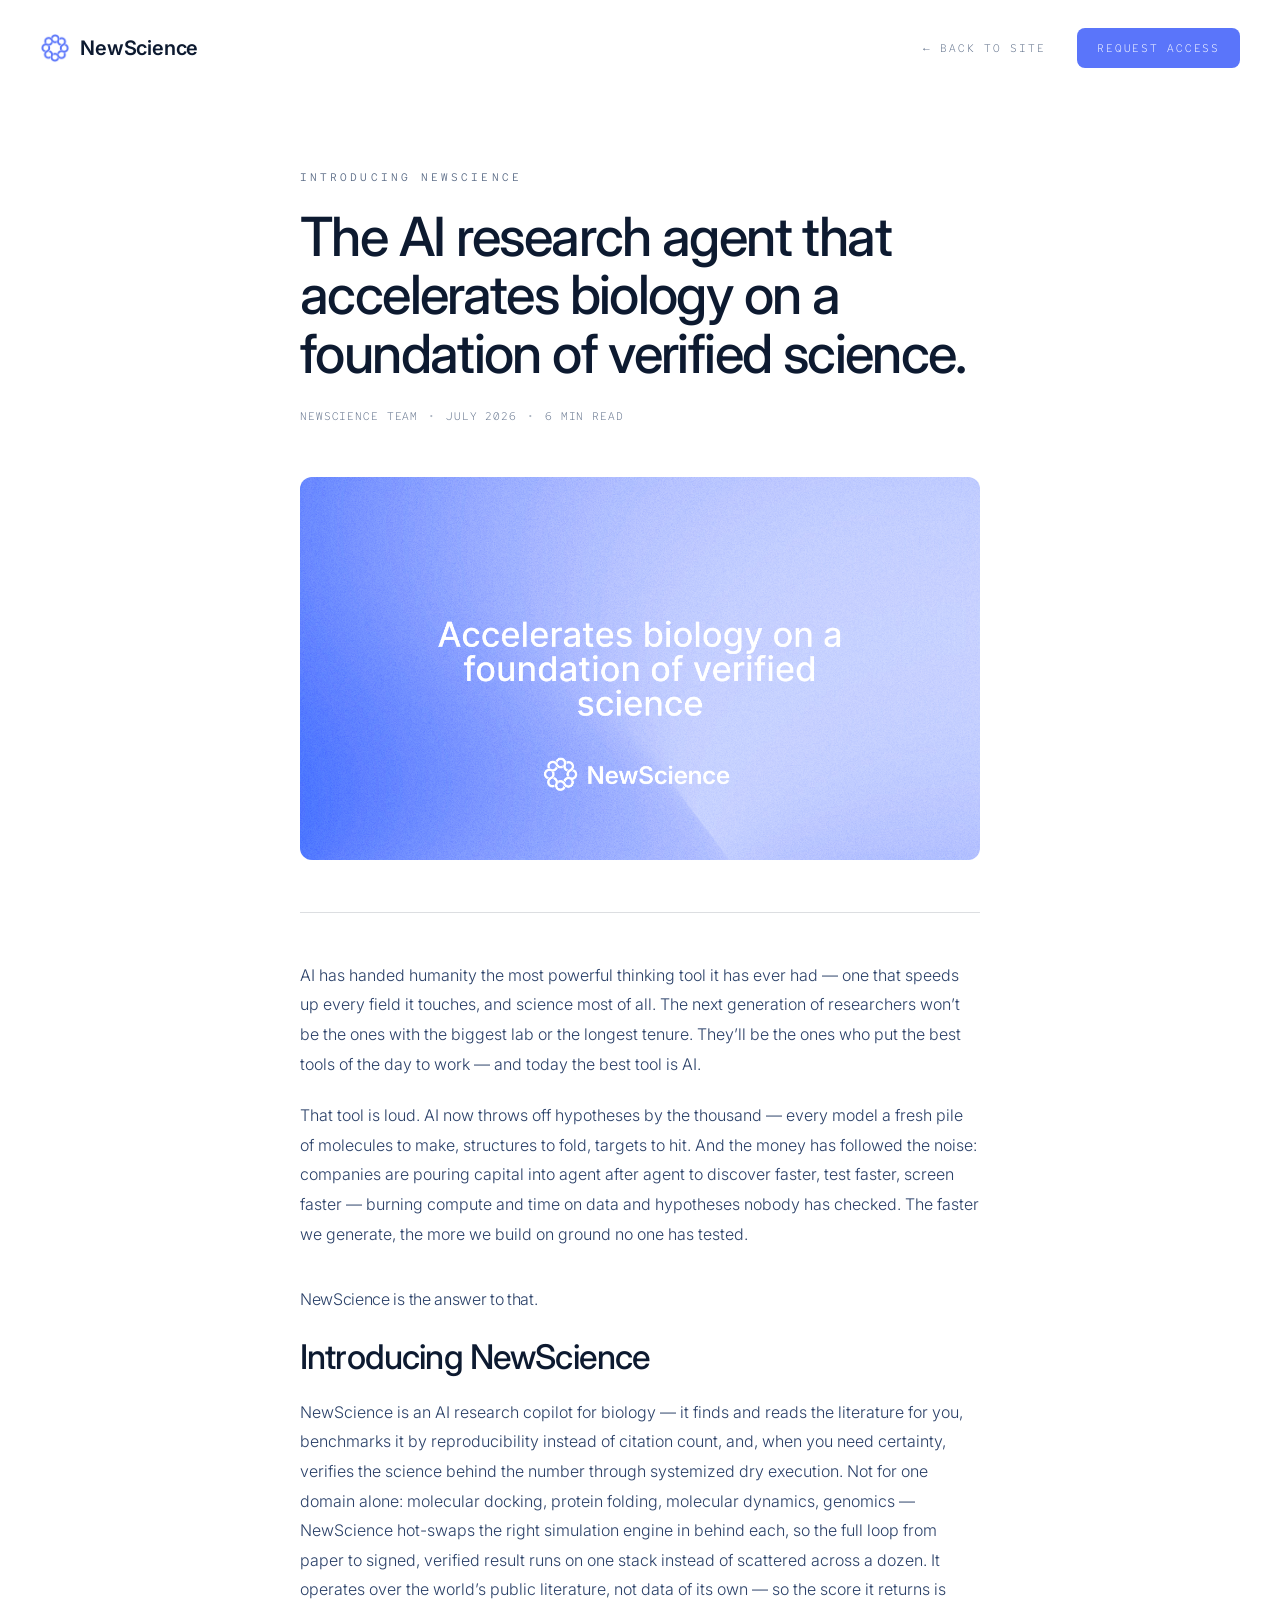
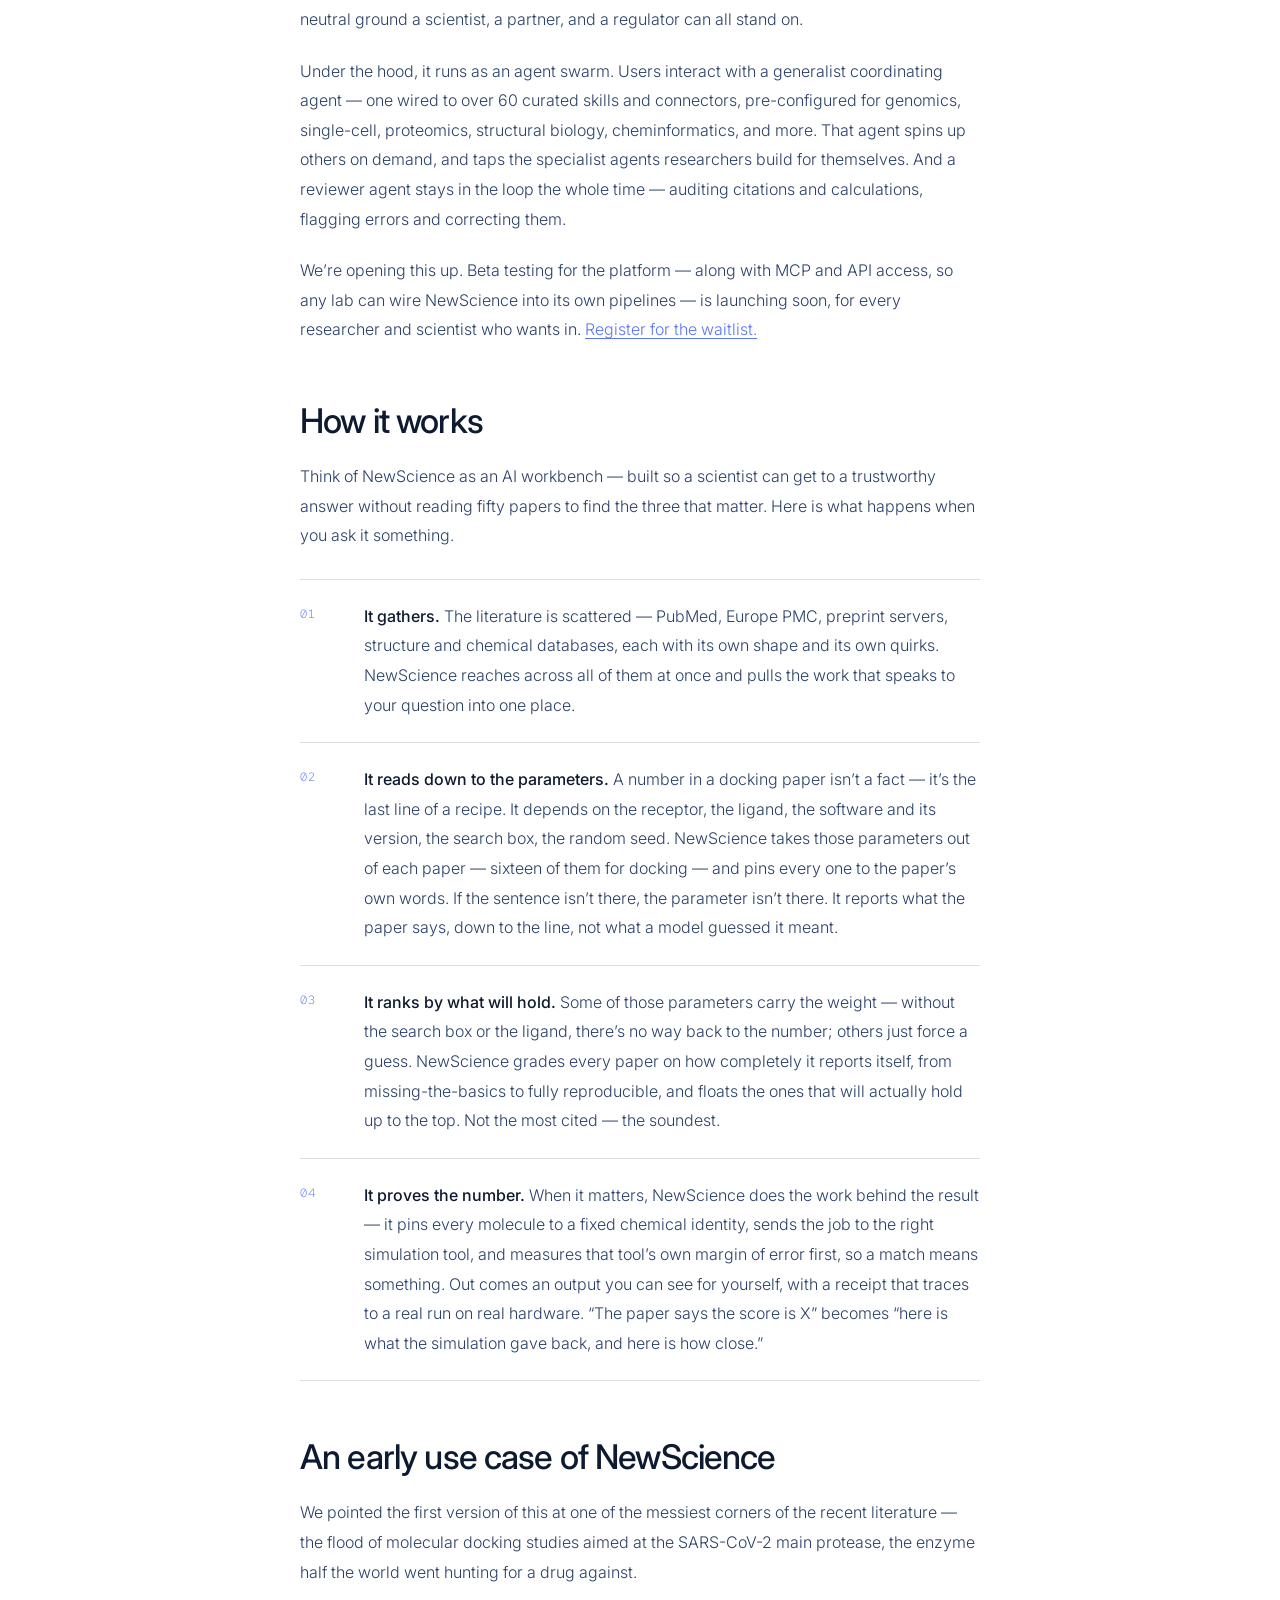
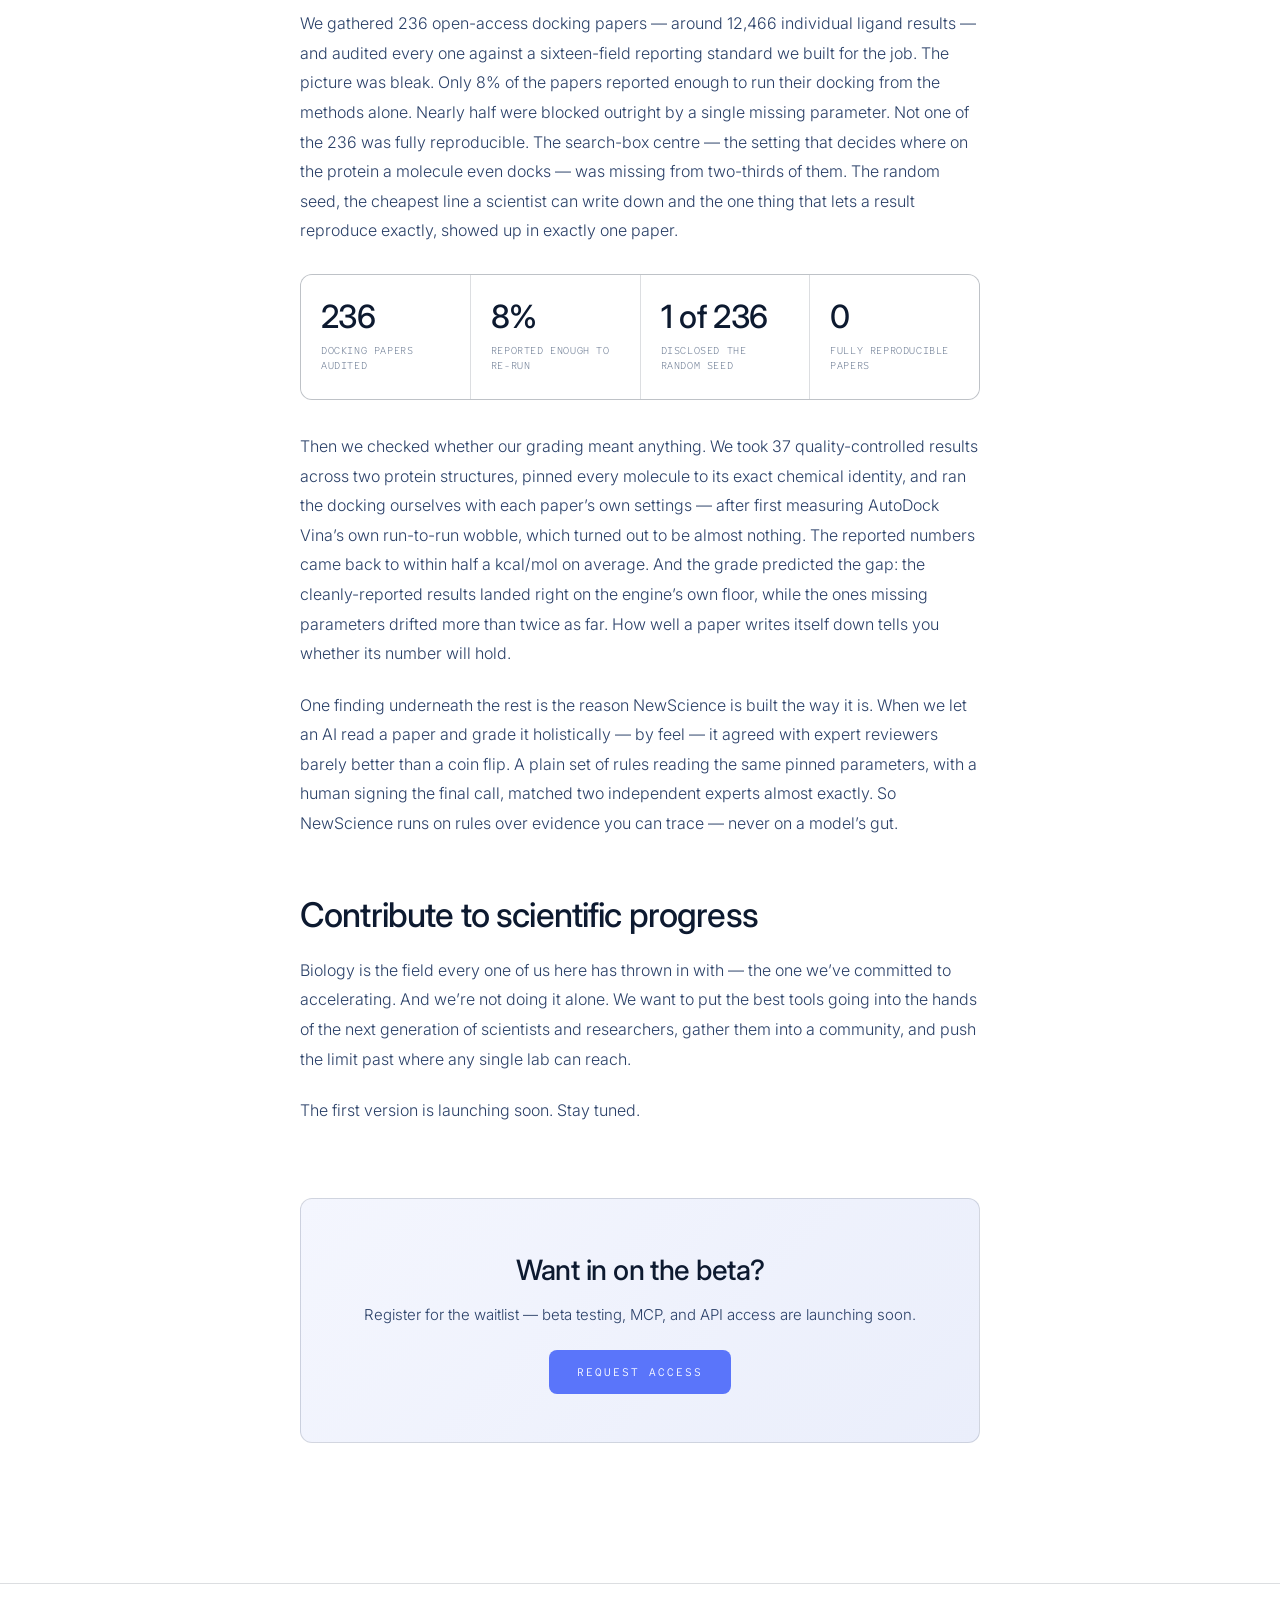
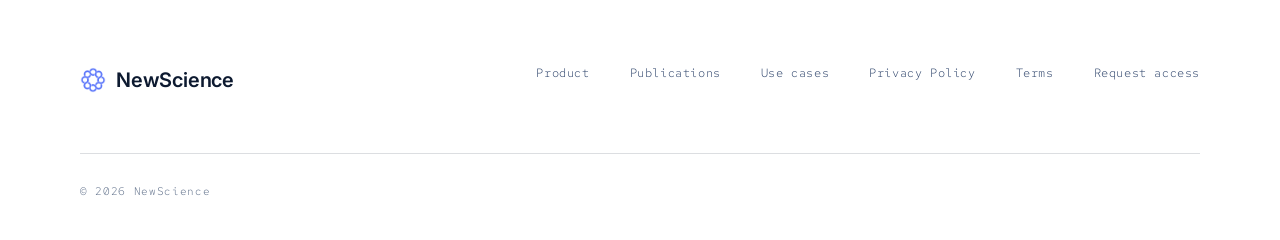
==== blog.html @ fa012e23 "Replace site with new NewScience redesign Swap the old iframe-based visuals for the new static pages" ====
<!DOCTYPE html>
<html lang="en">
<head>
<meta charset="UTF-8" />
<meta name="viewport" content="width=device-width, initial-scale=1.0" />
<title>Introducing NewScience — NewScience Blog</title>
<meta name="description" content="NewScience is an AI research copilot for biology — it finds and reads the literature for you, benchmarks it by reproducibility instead of citation count, and verifies the science behind the number." />
<link rel="preconnect" href="https://fonts.googleapis.com" />
<link rel="preconnect" href="https://fonts.gstatic.com" crossorigin />
<link href="https://fonts.googleapis.com/css2?family=Inter:wght@300;400;500;600&family=Red+Hat+Mono:wght@400;500&display=swap" rel="stylesheet" />
<style>
  *, *::before, *::after { box-sizing: border-box; margin: 0; padding: 0; }

  :root {
    --ink:        #0d1a30;
    --ink-soft:   #2a4068;
    --ink-muted:  #5a6b86;
    --paper:      #ffffff;
    --surface:    #ffffff;
    --surface-inv:#0d1a30;
    --line:       rgba(13,26,48,0.14);
    --cobalt:     #5a75fa;
    --cobalt-light:#a3b3ff;
    --cobalt-50:  #d9e1ff;
    --radius-sm:  8px;
    --radius-md:  12px;
    --display:'Inter', system-ui, sans-serif;
    --sans:   'Inter', system-ui, sans-serif;
    --mono:   'Red Hat Mono', ui-monospace, monospace;
  }

  html { scroll-behavior: smooth; }
  body {
    background: var(--paper); color: var(--ink);
    font-family: var(--sans); font-size: 16px; line-height: 1.65; font-weight: 300;
    -webkit-font-smoothing: antialiased;
  }
  em { font-style: normal; }
  a { color: inherit; }

  .label {
    font-family: var(--mono); font-size: 11px; font-weight: 400;
    letter-spacing: 0.28em; text-transform: uppercase; color: var(--ink-muted);
  }
  .wrap { max-width: 1200px; margin: 0 auto; padding: 0 40px; }

  /* NAV */
  .nav {
    position: fixed; top: 0; left: 0; right: 0; z-index: 30;
    display: flex; align-items: center; justify-content: space-between; padding: 28px 40px;
    transition: background 0.35s, box-shadow 0.35s, padding 0.35s;
  }
  .nav.scrolled {
    background: rgba(255,255,255,0.9); backdrop-filter: blur(16px);
    box-shadow: 0 1px 0 var(--line); padding-top: 18px; padding-bottom: 18px;
  }
  .wordmark {
    font-family: var(--display); font-weight: 600; font-size: 20px;
    letter-spacing: -0.01em; color: var(--ink); text-decoration: none;
    display: inline-flex; align-items: center; gap: 10px;
  }
  .brand-mark { height: 30px; width: auto; display: block; }
  .nav-right { display: flex; align-items: center; gap: 32px; }
  .nav-link {
    font-family: var(--mono); font-size: 11px; letter-spacing: 0.16em; text-transform: uppercase;
    color: var(--ink-muted); text-decoration: none; transition: color 0.2s;
  }
  .nav-link:hover { color: var(--ink); }
  .nav-link:focus-visible, .nav-cta:focus-visible { outline: 2px solid var(--cobalt); outline-offset: 4px; border-radius: 3px; }
  .nav-cta {
    font-family: var(--mono); font-size: 11px; letter-spacing: 0.16em; text-transform: uppercase;
    color: #fff; background: var(--cobalt); text-decoration: none; padding: 11px 20px; border-radius: var(--radius-sm);
    transition: opacity 0.2s;
  }
  .nav-cta:hover { opacity: 0.85; }
  @media (max-width: 820px) { .nav-links-hide { display: none; } }

  .btn-primary {
    font-family: var(--mono); font-size: 11px; letter-spacing: 0.18em; text-transform: uppercase;
    background: var(--cobalt); color: #fff; text-decoration: none; padding: 15px 28px; border-radius: var(--radius-sm); transition: opacity 0.2s; display: inline-block;
    border: none; cursor: pointer;
  }
  .btn-primary:hover { opacity: 0.86; }
  .btn-primary:focus-visible { outline: 2px solid var(--cobalt); outline-offset: 3px; }

  /* ARTICLE */
  .article { padding: 168px 0 40px; }
  .prose-wrap { max-width: 760px; margin: 0 auto; padding: 0 40px; }

  .art-head { margin-bottom: 52px; }
  .art-head .label { display: block; margin-bottom: 22px; }
  .art-head h1 {
    font-family: var(--display); font-weight: 500; font-size: clamp(32px, 5vw, 54px);
    line-height: 1.08; letter-spacing: -0.03em; margin-bottom: 24px;
  }
  .art-meta { display: flex; align-items: center; gap: 10px; flex-wrap: wrap;
    font-family: var(--mono); font-size: 11px; letter-spacing: 0.08em; text-transform: uppercase; color: var(--ink-muted); }
  .art-meta .art-dot { opacity: 0.5; }

  .art-cover {
    margin: 0 0 52px; border-radius: var(--radius-md); overflow: hidden;
    background: #f2f3f5; line-height: 0;
  }
  .art-cover img { width: 100%; height: auto; display: block; }

  .art-body { border-top: 1px solid var(--line); padding-top: 48px; }
  .art-body p { font-size: 16px; line-height: 1.85; color: var(--ink-soft); font-weight: 300; margin-bottom: 22px; max-width: 68ch; }
  .art-body p strong { color: var(--ink); font-weight: 500; }
  .art-body a { color: var(--cobalt); text-decoration: underline; text-underline-offset: 3px; }
  .art-body a:hover { opacity: 0.8; }
  .art-lede { font-size: 19px; line-height: 1.72; color: var(--ink-soft); font-weight: 300; }
  .art-pull {
    font-family: var(--display); font-weight: 500; font-size: clamp(22px, 2.6vw, 30px);
    letter-spacing: -0.02em; color: var(--cobalt); line-height: 1.3; margin: 36px 0;
  }
  .art-body h2 {
    font-family: var(--display); font-weight: 500; font-size: clamp(24px, 3vw, 34px);
    letter-spacing: -0.025em; color: var(--ink); margin: 56px 0 22px; line-height: 1.15;
  }
  .art-body h2:first-of-type { margin-top: 8px; }

  .art-steps { display: flex; flex-direction: column; margin: 28px 0 8px; border-top: 1px solid var(--line); }
  .art-step { display: grid; grid-template-columns: 44px 1fr; gap: 20px; padding: 22px 0; border-bottom: 1px solid var(--line); }
  .art-step .step-no { font-family: var(--mono); font-size: 12px; letter-spacing: 0.08em; color: var(--cobalt); padding-top: 3px; }
  .art-step p { margin-bottom: 0; }

  .art-stats { display: grid; grid-template-columns: repeat(4, 1fr); gap: 1px; background: var(--line);
    border: 1px solid var(--line); border-radius: var(--radius-md); overflow: hidden; margin: 28px 0 32px; }
  .art-stat { background: #fff; padding: 26px 20px; }
  .art-stat .as-fig { font-family: var(--display); font-weight: 500; font-size: clamp(24px, 2.6vw, 32px); letter-spacing: -0.02em; color: var(--ink); line-height: 1; }
  .art-stat .as-lab { font-family: var(--mono); font-size: 10px; letter-spacing: 0.06em; text-transform: uppercase; color: var(--ink-muted); margin-top: 10px; line-height: 1.5; }

  .art-cta {
    margin-top: 72px; padding: 48px 44px; border: 1px solid var(--line); border-radius: var(--radius-md);
    background: linear-gradient(135deg,#f4f6fe 0%, #eaeefb 100%); text-align: center;
  }
  .art-cta h3 { font-family: var(--display); font-weight: 500; font-size: clamp(22px, 2.6vw, 28px); letter-spacing: -0.02em; margin-bottom: 10px; }
  .art-cta p { color: var(--ink-soft); font-weight: 300; font-size: 15px; margin-bottom: 22px; }

  footer { background: var(--surface); color: var(--ink-muted); padding: 80px 0 40px; border-top: 1px solid var(--line); margin-top: 100px; }
  .foot-grid { display: flex; justify-content: space-between; align-items: flex-start; gap: 40px; flex-wrap: wrap; margin-bottom: 56px; }
  .foot-word { font-family: var(--display); font-weight: 600; font-size: 20px; letter-spacing: -0.01em; color: var(--ink); display: inline-flex; align-items: center; gap: 10px; }
  .foot-word img { height: 26px; width: auto; }
  .foot-links { display: flex; gap: 40px; flex-wrap: wrap; align-items: center; }
  .foot-links a { font-family: var(--mono); font-size: 12px; letter-spacing: 0.05em; color: var(--ink-soft); text-decoration: none; transition: color 0.2s; }
  .foot-links a:hover { color: var(--ink); }
  .foot-links a:focus-visible { outline: 2px solid var(--cobalt); outline-offset: 4px; border-radius: 3px; }
  .foot-bottom { border-top: 1px solid var(--line); padding-top: 28px; display: flex; justify-content: space-between; flex-wrap: wrap; gap: 12px; }
  .foot-bottom span { font-family: var(--mono); font-size: 11px; letter-spacing: 0.06em; color: var(--ink-muted); }

  /* JOIN MODAL */
  .modal { position: fixed; inset: 0; z-index: 100; display: none; }
  .modal.open { display: block; }
  .modal-overlay { position: absolute; inset: 0; background: rgba(13,26,48,0.55); backdrop-filter: blur(4px); }
  .modal-card { position: relative; z-index: 1; width: min(560px, calc(100% - 32px)); max-height: calc(100vh - 64px);
    overflow-y: auto; margin: 32px auto; background: var(--surface); border: 1px solid var(--line); border-radius: var(--radius-md);
    padding: 40px; box-shadow: 0 40px 90px -30px rgba(13,26,48,0.55); }
  .modal-close { position: absolute; top: 18px; right: 20px; background: none; border: none; cursor: pointer;
    font-family: var(--mono); font-size: 11px; letter-spacing: 0.14em; text-transform: uppercase; color: var(--ink-muted); transition: color 0.2s; }
  .modal-close:hover { color: var(--ink); }
  .modal-close:focus-visible { outline: 2px solid var(--cobalt); outline-offset: 3px; }
  .modal-card h2 { font-family: var(--display); font-weight: 500; font-size: clamp(26px, 3vw, 34px);
    letter-spacing: -0.02em; line-height: 1.1; margin-bottom: 10px; max-width: 18ch; }
  .modal-sub { color: var(--ink-soft); font-weight: 300; font-size: 15px; line-height: 1.6; margin-bottom: 28px; }
  .modal-form { display: flex; flex-direction: column; gap: 18px; }
  .field { display: block; }
  .field > span { display: block; font-family: var(--mono); font-size: 11px; letter-spacing: 0.1em;
    text-transform: uppercase; color: var(--ink-muted); margin-bottom: 8px; }
  .modal-form input, .modal-form textarea { font-family: var(--sans); font-size: 15px; font-weight: 300; color: var(--ink);
    background: #fff; border: 1px solid var(--line); border-radius: var(--radius-sm); padding: 12px 14px; width: 100%;
    transition: border-color 0.2s, box-shadow 0.2s; }
  .modal-form textarea { resize: vertical; min-height: 96px; line-height: 1.6; }
  .modal-form input::placeholder, .modal-form textarea::placeholder { color: var(--ink-muted); opacity: 0.7; }
  .modal-form input:focus, .modal-form textarea:focus { outline: none; border-color: var(--cobalt); box-shadow: 0 0 0 3px rgba(90,117,250,0.12); }
  .modal-submit { align-self: flex-start; margin-top: 4px; }
  .modal-success { text-align: center; padding: 8px 0 4px; }
  .modal-success h3 { font-family: var(--display); font-weight: 500; font-size: 24px; letter-spacing: -0.02em; margin-bottom: 10px; }
  .modal-success p { color: var(--ink-soft); font-weight: 300; font-size: 15px; line-height: 1.6; }
  @media (max-width: 760px) { .modal-card { padding: 30px 20px; margin: 16px auto; } }

  .reveal { transition: opacity 0.9s ease, transform 0.9s ease; }
  .js-animations .reveal { opacity: 0; transform: translateY(20px); }
  .js-animations .reveal.in { opacity: 1; transform: none; }
  @media (prefers-reduced-motion: reduce) { .js-animations .reveal { opacity: 1 !important; transform: none !important; transition: none; } }

  @media (max-width: 760px) {
    .wrap { padding: 0 24px; }
    .nav { padding: 20px 24px; }
    .nav-right { gap: 16px; }
    .nav-cta { padding: 10px 16px; }
    .brand-mark { height: 26px; }
    .wordmark { font-size: 18px; gap: 8px; }
    .article { padding-top: 128px; }
    .prose-wrap { padding: 0 24px; }
    .art-stats { grid-template-columns: repeat(2, 1fr); }
    .art-step { grid-template-columns: 30px 1fr; gap: 14px; }
    .art-cta { padding: 36px 24px; }
  }
</style>
<script>document.documentElement.classList.add('js-animations');</script>
</head>
<body>

<nav class="nav">
  <a class="wordmark" href="index.html"><img class="brand-mark" src="ns-mark.png" alt="" /> NewScience</a>
  <div class="nav-right">
    <a class="nav-link nav-links-hide" href="index.html">&larr; Back to site</a>
    <a class="nav-cta" href="#" data-open-join>Request access</a>
  </div>
</nav>

<main class="article" id="top">
  <div class="prose-wrap">

    <div class="art-head reveal">
      <span class="label">Introducing NewScience</span>
      <h1>The AI research agent that accelerates biology on a foundation of verified science.</h1>
      <div class="art-meta">
        <span>NewScience Team</span><span class="art-dot">&bull;</span><span>July 2026</span><span class="art-dot">&bull;</span><span>6 min read</span>
      </div>
    </div>

    <div class="art-cover reveal">
      <img src="Introduce-NewScience.png" alt="Introducing NewScience" />
    </div>

    <article class="art-body reveal">
      <p class="art-lede">AI has handed humanity the most powerful thinking tool it has ever had — one that speeds up every field it touches, and science most of all. The next generation of researchers won&rsquo;t be the ones with the biggest lab or the longest tenure. They&rsquo;ll be the ones who put the best tools of the day to work — and today the best tool is AI.</p>

      <p>That tool is loud. AI now throws off hypotheses by the thousand — every model a fresh pile of molecules to make, structures to fold, targets to hit. And the money has followed the noise: companies are pouring capital into agent after agent to discover faster, test faster, screen faster — burning compute and time on data and hypotheses nobody has checked. The faster we generate, the more we build on ground no one has tested.</p>

      <p class="art-pull">NewScience is the answer to that.</p>

      <h2>Introducing NewScience</h2>
      <p>NewScience is an AI research copilot for biology — it finds and reads the literature for you, benchmarks it by reproducibility instead of citation count, and, when you need certainty, verifies the science behind the number through systemized dry execution. Not for one domain alone: molecular docking, protein folding, molecular dynamics, genomics — NewScience hot-swaps the right simulation engine in behind each, so the full loop from paper to signed, verified result runs on one stack instead of scattered across a dozen. It operates over the world&rsquo;s public literature, not data of its own — so the score it returns is neutral ground a scientist, a partner, and a regulator can all stand on.</p>

      <p>Under the hood, it runs as an agent swarm. Users interact with a generalist coordinating agent — one wired to over 60 curated skills and connectors, pre-configured for genomics, single-cell, proteomics, structural biology, cheminformatics, and more. That agent spins up others on demand, and taps the specialist agents researchers build for themselves. And a reviewer agent stays in the loop the whole time — auditing citations and calculations, flagging errors and correcting them.</p>

      <p>We&rsquo;re opening this up. Beta testing for the platform — along with MCP and API access, so any lab can wire NewScience into its own pipelines — is launching soon, for every researcher and scientist who wants in. <a href="#" data-open-join>Register for the waitlist.</a></p>

      <h2>How it works</h2>
      <p>Think of NewScience as an AI workbench — built so a scientist can get to a trustworthy answer without reading fifty papers to find the three that matter. Here is what happens when you ask it something.</p>

      <div class="art-steps">
        <div class="art-step">
          <div class="step-no">01</div>
          <p><strong>It gathers.</strong> The literature is scattered — PubMed, Europe PMC, preprint servers, structure and chemical databases, each with its own shape and its own quirks. NewScience reaches across all of them at once and pulls the work that speaks to your question into one place.</p>
        </div>
        <div class="art-step">
          <div class="step-no">02</div>
          <p><strong>It reads down to the parameters.</strong> A number in a docking paper isn&rsquo;t a fact — it&rsquo;s the last line of a recipe. It depends on the receptor, the ligand, the software and its version, the search box, the random seed. NewScience takes those parameters out of each paper — sixteen of them for docking — and pins every one to the paper&rsquo;s own words. If the sentence isn&rsquo;t there, the parameter isn&rsquo;t there. It reports what the paper says, down to the line, not what a model guessed it meant.</p>
        </div>
        <div class="art-step">
          <div class="step-no">03</div>
          <p><strong>It ranks by what will hold.</strong> Some of those parameters carry the weight — without the search box or the ligand, there&rsquo;s no way back to the number; others just force a guess. NewScience grades every paper on how completely it reports itself, from missing-the-basics to fully reproducible, and floats the ones that will actually hold up to the top. Not the most cited — the soundest.</p>
        </div>
        <div class="art-step">
          <div class="step-no">04</div>
          <p><strong>It proves the number.</strong> When it matters, NewScience does the work behind the result — it pins every molecule to a fixed chemical identity, sends the job to the right simulation tool, and measures that tool&rsquo;s own margin of error first, so a match means something. Out comes an output you can see for yourself, with a receipt that traces to a real run on real hardware. &ldquo;The paper says the score is X&rdquo; becomes &ldquo;here is what the simulation gave back, and here is how close.&rdquo;</p>
        </div>
      </div>

      <h2>An early use case of NewScience</h2>
      <p>We pointed the first version of this at one of the messiest corners of the recent literature — the flood of molecular docking studies aimed at the SARS-CoV-2 main protease, the enzyme half the world went hunting for a drug against.</p>

      <p>We gathered 236 open-access docking papers — around 12,466 individual ligand results — and audited every one against a sixteen-field reporting standard we built for the job. The picture was bleak. Only 8% of the papers reported enough to run their docking from the methods alone. Nearly half were blocked outright by a single missing parameter. Not one of the 236 was fully reproducible. The search-box centre — the setting that decides where on the protein a molecule even docks — was missing from two-thirds of them. The random seed, the cheapest line a scientist can write down and the one thing that lets a result reproduce exactly, showed up in exactly one paper.</p>

      <div class="art-stats">
        <div class="art-stat"><div class="as-fig">236</div><div class="as-lab">Docking papers audited</div></div>
        <div class="art-stat"><div class="as-fig">8%</div><div class="as-lab">Reported enough to re-run</div></div>
        <div class="art-stat"><div class="as-fig">1&nbsp;of&nbsp;236</div><div class="as-lab">Disclosed the random seed</div></div>
        <div class="art-stat"><div class="as-fig">0</div><div class="as-lab">Fully reproducible papers</div></div>
      </div>

      <p>Then we checked whether our grading meant anything. We took 37 quality-controlled results across two protein structures, pinned every molecule to its exact chemical identity, and ran the docking ourselves with each paper&rsquo;s own settings — after first measuring AutoDock Vina&rsquo;s own run-to-run wobble, which turned out to be almost nothing. The reported numbers came back to within half a kcal/mol on average. And the grade predicted the gap: the cleanly-reported results landed right on the engine&rsquo;s own floor, while the ones missing parameters drifted more than twice as far. How well a paper writes itself down tells you whether its number will hold.</p>

      <p>One finding underneath the rest is the reason NewScience is built the way it is. When we let an AI read a paper and grade it holistically — by feel — it agreed with expert reviewers barely better than a coin flip. A plain set of rules reading the same pinned parameters, with a human signing the final call, matched two independent experts almost exactly. So NewScience runs on rules over evidence you can trace — never on a model&rsquo;s gut.</p>

      <h2>Contribute to scientific progress</h2>
      <p>Biology is the field every one of us here has thrown in with — the one we&rsquo;ve committed to accelerating. And we&rsquo;re not doing it alone. We want to put the best tools going into the hands of the next generation of scientists and researchers, gather them into a community, and push the limit past where any single lab can reach.</p>

      <p>The first version is launching soon. Stay tuned.</p>
    </article>

    <div class="art-cta reveal">
      <h3>Want in on the beta?</h3>
      <p>Register for the waitlist — beta testing, MCP, and API access are launching soon.</p>
      <button type="button" class="btn-primary" data-open-join>Request access</button>
    </div>

  </div>
</main>

<footer>
  <div class="wrap">
    <div class="foot-grid">
      <div class="foot-word"><img src="ns-mark.png" alt="" /> NewScience</div>
      <div class="foot-links">
        <a href="index.html#product">Product</a>
        <a href="index.html#proof">Publications</a>
        <a href="use-cases.html">Use cases</a>
        <a href="privacy-policy.html">Privacy Policy</a>
        <a href="terms.html">Terms</a>
        <a href="#" data-open-join>Request access</a>
      </div>
    </div>
    <div class="foot-bottom">
      <span>© 2026 NewScience</span>
    </div>
  </div>
</footer>

<div class="modal" id="joinModal" aria-hidden="true">
  <div class="modal-overlay" data-close></div>
  <div class="modal-card" role="dialog" aria-modal="true" aria-labelledby="joinTitle">
    <button class="modal-close" type="button" data-close aria-label="Close">Close</button>
    <h2 id="joinTitle">Request access</h2>
    <p class="modal-sub">Tell us where you work and what you&rsquo;d want to verify. We&rsquo;re onboarding computational biologists and the teams who carry decision risk on published claims.</p>
    <form class="modal-form" id="joinForm" novalidate>
      <label class="field"><span>Full name *</span><input type="text" name="name" autocomplete="name" required /></label>
      <label class="field"><span>Email address *</span><input type="email" name="email" autocomplete="email" required /></label>
      <label class="field"><span>Institution / company *</span><input type="text" name="institution" autocomplete="organization" required /></label>
      <label class="field"><span>Role / title *</span><input type="text" name="title" autocomplete="organization-title" required /></label>
      <label class="field"><span>What would you want to verify? *</span><textarea name="contribute" rows="4" placeholder="The methods, structures, or claims you'd want re-run — and how you'd like to get involved." required></textarea></label>
      <button type="submit" class="btn-primary modal-submit">Request access</button>
    </form>
    <div class="modal-success" id="joinSuccess" hidden>
      <h3>Thanks — we&rsquo;ve noted your details.</h3>
      <p>We&rsquo;ll be in touch about getting you access and what you&rsquo;d like to verify.</p>
    </div>
  </div>
</div>

<script>
  const nav = document.querySelector('.nav');
  window.addEventListener('scroll', () => {
    nav.classList.toggle('scrolled', window.scrollY > 60);
  }, { passive: true });

  const io = new IntersectionObserver((es) => {
    es.forEach(e => { if (e.isIntersecting) { e.target.classList.add('in'); io.unobserve(e.target); } });
  }, { threshold: 0.12 });
  document.querySelectorAll('.reveal').forEach((el, i) => { el.style.transitionDelay = (i % 4) * 80 + 'ms'; io.observe(el); });

  // Request-access modal
  (function () {
    const modal = document.getElementById('joinModal');
    if (!modal) return;
    const form = document.getElementById('joinForm');
    const success = document.getElementById('joinSuccess');
    let lastFocus = null;

    function open() {
      lastFocus = document.activeElement;
      modal.classList.add('open');
      modal.setAttribute('aria-hidden', 'false');
      document.body.style.overflow = 'hidden';
      const first = modal.querySelector('input, textarea');
      if (first) setTimeout(() => first.focus(), 30);
    }
    function close() {
      modal.classList.remove('open');
      modal.setAttribute('aria-hidden', 'true');
      document.body.style.overflow = '';
      if (lastFocus && lastFocus.focus) lastFocus.focus();
    }

    document.querySelectorAll('[data-open-join]').forEach((el) => {
      el.addEventListener('click', (e) => { e.preventDefault(); open(); });
    });
    modal.querySelectorAll('[data-close]').forEach((el) => el.addEventListener('click', close));
    document.addEventListener('keydown', (e) => {
      if (e.key === 'Escape' && modal.classList.contains('open')) close();
    });
    modal.addEventListener('keydown', (e) => {
      if (e.key !== 'Tab') return;
      const f = Array.from(modal.querySelectorAll('button, input, textarea, select, a[href]'))
        .filter((el) => !el.disabled && el.offsetParent !== null);
      if (!f.length) return;
      const first = f[0], last = f[f.length - 1];
      if (e.shiftKey && document.activeElement === first) { e.preventDefault(); last.focus(); }
      else if (!e.shiftKey && document.activeElement === last) { e.preventDefault(); first.focus(); }
    });

    form.addEventListener('submit', (e) => {
      e.preventDefault();
      if (!form.checkValidity()) { form.reportValidity(); return; }
      form.hidden = true;
      success.hidden = false;
    });
  })();
</script>
</body>
</html>
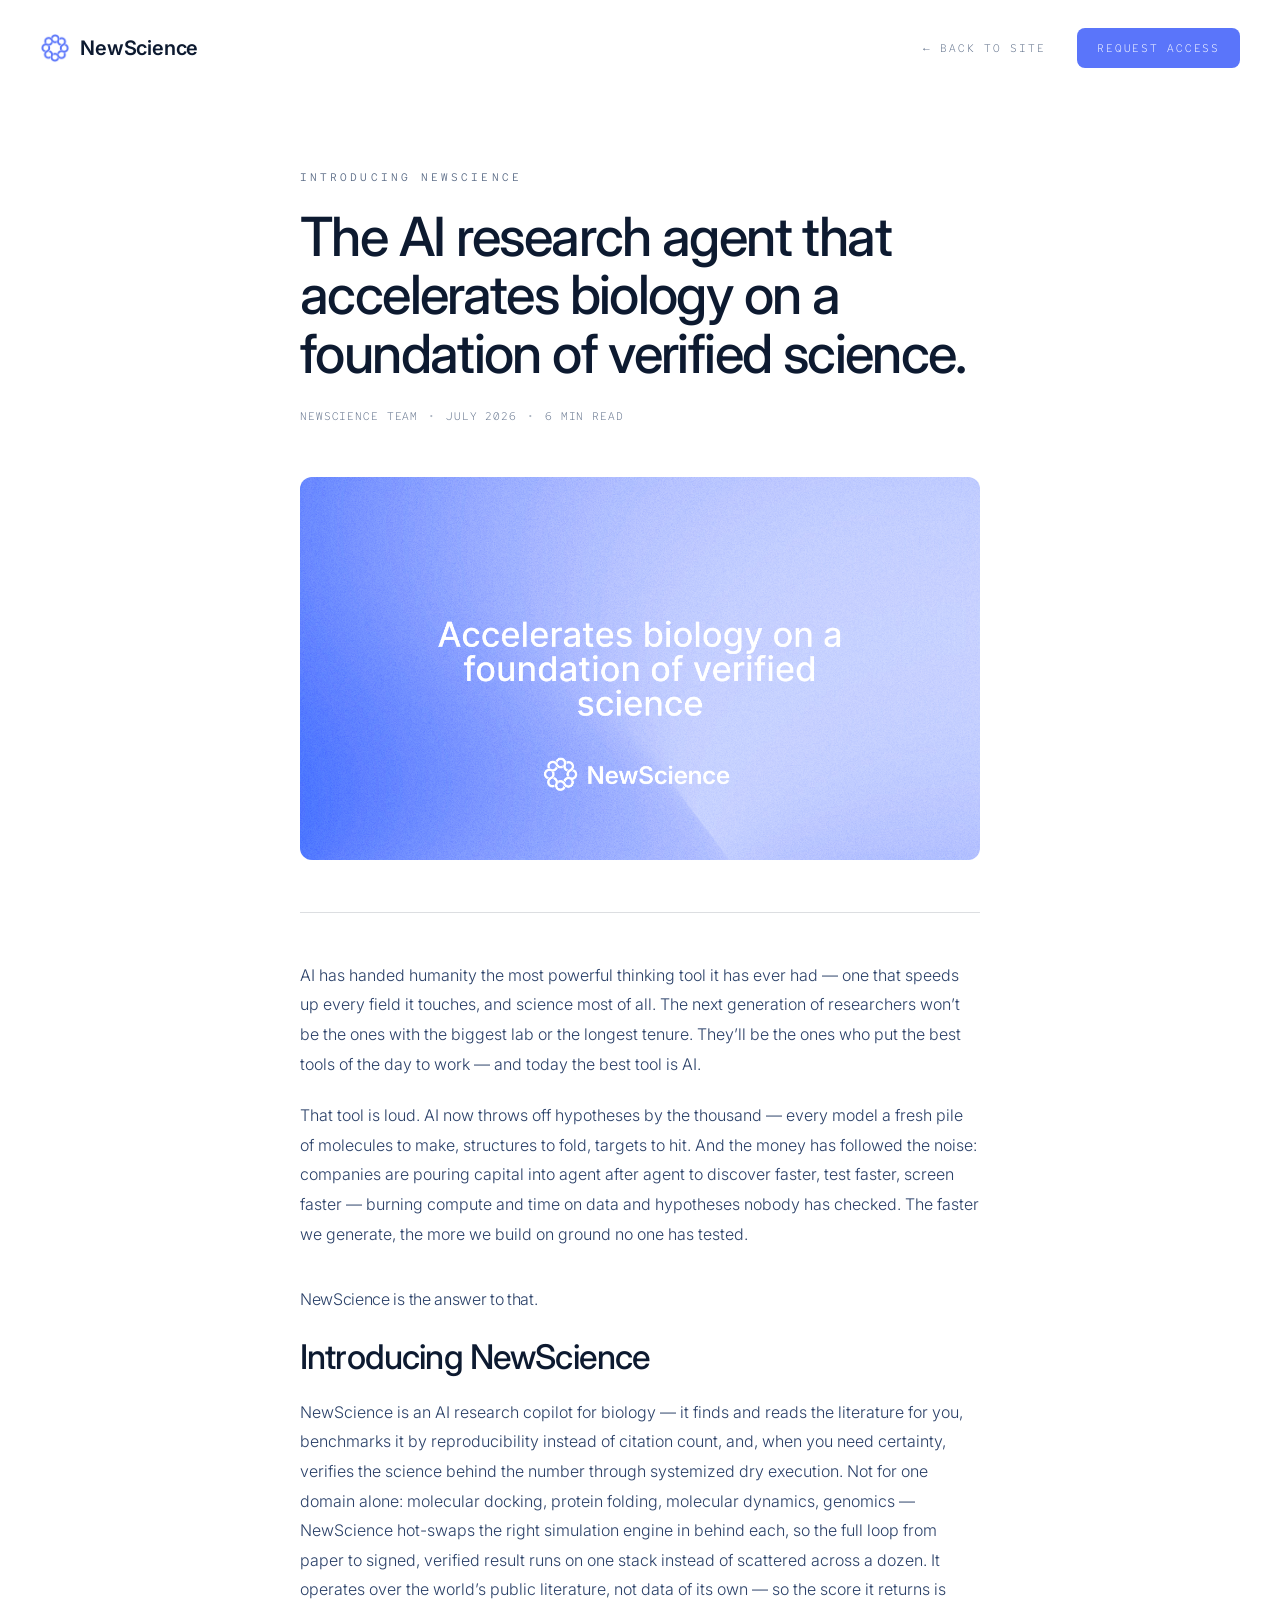
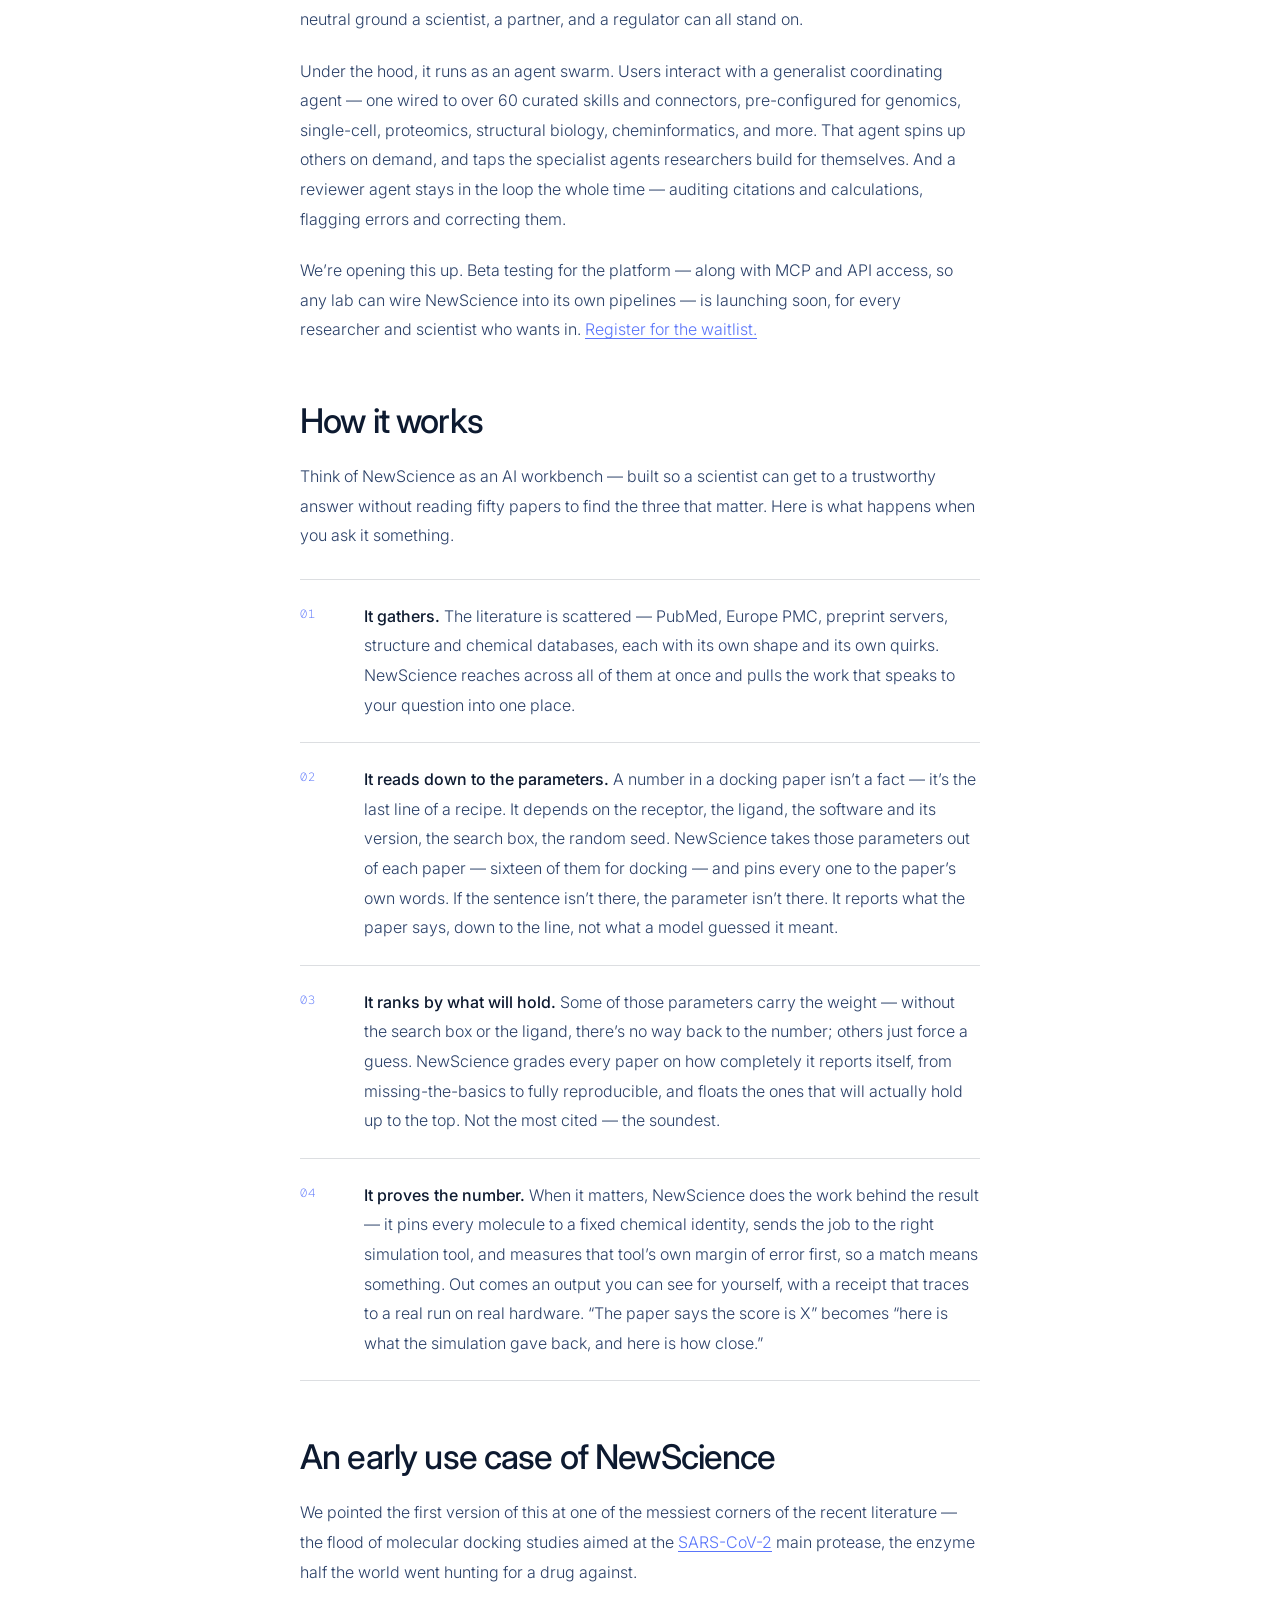
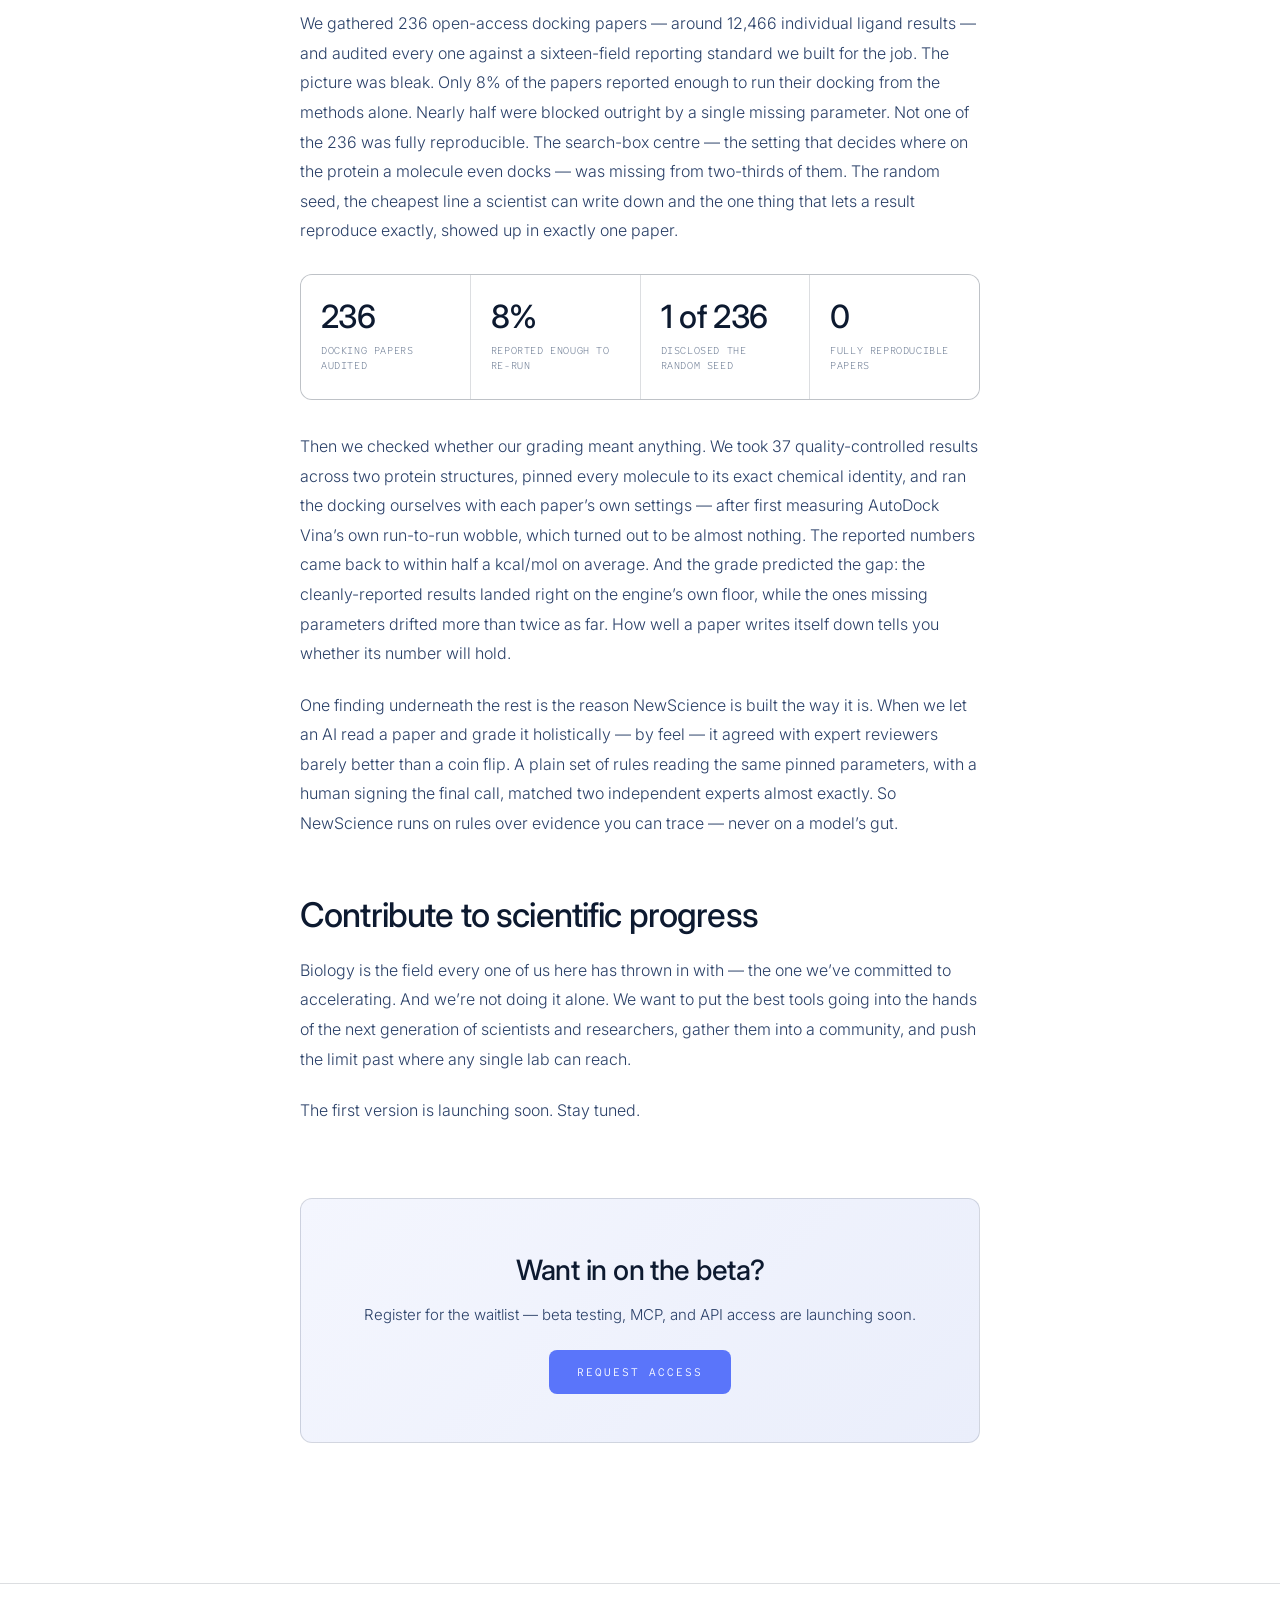
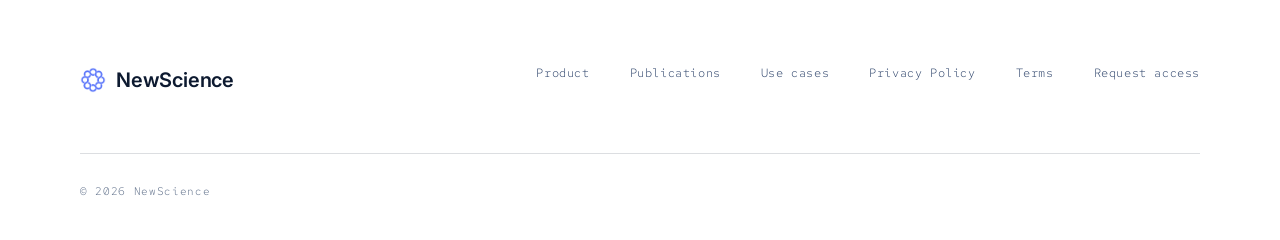
==== commit 3e997d24: "upadate UI" ====
--- a/blog.html
+++ b/blog.html
@@ -8,106 +8,17 @@
 <link rel="preconnect" href="https://fonts.googleapis.com" />
 <link rel="preconnect" href="https://fonts.gstatic.com" crossorigin />
 <link href="https://fonts.googleapis.com/css2?family=Inter:wght@300;400;500;600&family=Red+Hat+Mono:wght@400;500&display=swap" rel="stylesheet" />
+<link rel="stylesheet" href="shared.css" />
 <style>
-  *, *::before, *::after { box-sizing: border-box; margin: 0; padding: 0; }
-
-  :root {
-    --ink:        #0d1a30;
-    --ink-soft:   #2a4068;
-    --ink-muted:  #5a6b86;
-    --paper:      #ffffff;
-    --surface:    #ffffff;
-    --surface-inv:#0d1a30;
-    --line:       rgba(13,26,48,0.14);
-    --cobalt:     #5a75fa;
-    --cobalt-light:#a3b3ff;
-    --cobalt-50:  #d9e1ff;
-    --radius-sm:  8px;
-    --radius-md:  12px;
-    --display:'Inter', system-ui, sans-serif;
-    --sans:   'Inter', system-ui, sans-serif;
-    --mono:   'Red Hat Mono', ui-monospace, monospace;
-  }
-
-  html { scroll-behavior: smooth; }
-  body {
-    background: var(--paper); color: var(--ink);
-    font-family: var(--sans); font-size: 16px; line-height: 1.65; font-weight: 300;
-    -webkit-font-smoothing: antialiased;
-  }
-  em { font-style: normal; }
-  a { color: inherit; }
-
-  .label {
-    font-family: var(--mono); font-size: 11px; font-weight: 400;
-    letter-spacing: 0.28em; text-transform: uppercase; color: var(--ink-muted);
-  }
-  .wrap { max-width: 1200px; margin: 0 auto; padding: 0 40px; }
-
-  /* NAV */
-  .nav {
-    position: fixed; top: 0; left: 0; right: 0; z-index: 30;
-    display: flex; align-items: center; justify-content: space-between; padding: 28px 40px;
-    transition: background 0.35s, box-shadow 0.35s, padding 0.35s;
-  }
-  .nav.scrolled {
-    background: rgba(255,255,255,0.9); backdrop-filter: blur(16px);
-    box-shadow: 0 1px 0 var(--line); padding-top: 18px; padding-bottom: 18px;
-  }
-  .wordmark {
-    font-family: var(--display); font-weight: 600; font-size: 20px;
-    letter-spacing: -0.01em; color: var(--ink); text-decoration: none;
-    display: inline-flex; align-items: center; gap: 10px;
-  }
-  .brand-mark { height: 30px; width: auto; display: block; }
-  .nav-right { display: flex; align-items: center; gap: 32px; }
-  .nav-link {
-    font-family: var(--mono); font-size: 11px; letter-spacing: 0.16em; text-transform: uppercase;
-    color: var(--ink-muted); text-decoration: none; transition: color 0.2s;
-  }
-  .nav-link:hover { color: var(--ink); }
-  .nav-link:focus-visible, .nav-cta:focus-visible { outline: 2px solid var(--cobalt); outline-offset: 4px; border-radius: 3px; }
-  .nav-cta {
-    font-family: var(--mono); font-size: 11px; letter-spacing: 0.16em; text-transform: uppercase;
-    color: #fff; background: var(--cobalt); text-decoration: none; padding: 11px 20px; border-radius: var(--radius-sm);
-    transition: opacity 0.2s;
-  }
-  .nav-cta:hover { opacity: 0.85; }
-  @media (max-width: 820px) { .nav-links-hide { display: none; } }
-
-  .btn-primary {
-    font-family: var(--mono); font-size: 11px; letter-spacing: 0.18em; text-transform: uppercase;
-    background: var(--cobalt); color: #fff; text-decoration: none; padding: 15px 28px; border-radius: var(--radius-sm); transition: opacity 0.2s; display: inline-block;
-    border: none; cursor: pointer;
-  }
-  .btn-primary:hover { opacity: 0.86; }
-  .btn-primary:focus-visible { outline: 2px solid var(--cobalt); outline-offset: 3px; }
-
-  /* ARTICLE */
-  .article { padding: 168px 0 40px; }
-  .prose-wrap { max-width: 760px; margin: 0 auto; padding: 0 40px; }
-
   .art-head { margin-bottom: 52px; }
   .art-head .label { display: block; margin-bottom: 22px; }
   .art-head h1 {
     font-family: var(--display); font-weight: 500; font-size: clamp(32px, 5vw, 54px);
     line-height: 1.08; letter-spacing: -0.03em; margin-bottom: 24px;
   }
-  .art-meta { display: flex; align-items: center; gap: 10px; flex-wrap: wrap;
-    font-family: var(--mono); font-size: 11px; letter-spacing: 0.08em; text-transform: uppercase; color: var(--ink-muted); }
-  .art-meta .art-dot { opacity: 0.5; }
-
-  .art-cover {
-    margin: 0 0 52px; border-radius: var(--radius-md); overflow: hidden;
-    background: #f2f3f5; line-height: 0;
-  }
+  .art-cover { margin: 0 0 52px; border-radius: var(--radius-md); overflow: hidden; background: #f2f3f5; line-height: 0; }
   .art-cover img { width: 100%; height: auto; display: block; }
-
-  .art-body { border-top: 1px solid var(--line); padding-top: 48px; }
-  .art-body p { font-size: 16px; line-height: 1.85; color: var(--ink-soft); font-weight: 300; margin-bottom: 22px; max-width: 68ch; }
-  .art-body p strong { color: var(--ink); font-weight: 500; }
-  .art-body a { color: var(--cobalt); text-decoration: underline; text-underline-offset: 3px; }
-  .art-body a:hover { opacity: 0.8; }
+  .art-body { padding-top: 48px; }
   .art-lede { font-size: 19px; line-height: 1.72; color: var(--ink-soft); font-weight: 300; }
   .art-pull {
     font-family: var(--display); font-weight: 500; font-size: clamp(22px, 2.6vw, 30px);
@@ -118,83 +29,18 @@
     letter-spacing: -0.025em; color: var(--ink); margin: 56px 0 22px; line-height: 1.15;
   }
   .art-body h2:first-of-type { margin-top: 8px; }
-
   .art-steps { display: flex; flex-direction: column; margin: 28px 0 8px; border-top: 1px solid var(--line); }
   .art-step { display: grid; grid-template-columns: 44px 1fr; gap: 20px; padding: 22px 0; border-bottom: 1px solid var(--line); }
   .art-step .step-no { font-family: var(--mono); font-size: 12px; letter-spacing: 0.08em; color: var(--cobalt); padding-top: 3px; }
   .art-step p { margin-bottom: 0; }
-
-  .art-stats { display: grid; grid-template-columns: repeat(4, 1fr); gap: 1px; background: var(--line);
-    border: 1px solid var(--line); border-radius: var(--radius-md); overflow: hidden; margin: 28px 0 32px; }
+  .art-stats { display: grid; grid-template-columns: repeat(4, 1fr); gap: 1px; background: var(--line); border: 1px solid var(--line); border-radius: var(--radius-md); overflow: hidden; margin: 28px 0 32px; }
   .art-stat { background: #fff; padding: 26px 20px; }
   .art-stat .as-fig { font-family: var(--display); font-weight: 500; font-size: clamp(24px, 2.6vw, 32px); letter-spacing: -0.02em; color: var(--ink); line-height: 1; }
   .art-stat .as-lab { font-family: var(--mono); font-size: 10px; letter-spacing: 0.06em; text-transform: uppercase; color: var(--ink-muted); margin-top: 10px; line-height: 1.5; }
-
-  .art-cta {
-    margin-top: 72px; padding: 48px 44px; border: 1px solid var(--line); border-radius: var(--radius-md);
-    background: linear-gradient(135deg,#f4f6fe 0%, #eaeefb 100%); text-align: center;
-  }
-  .art-cta h3 { font-family: var(--display); font-weight: 500; font-size: clamp(22px, 2.6vw, 28px); letter-spacing: -0.02em; margin-bottom: 10px; }
-  .art-cta p { color: var(--ink-soft); font-weight: 300; font-size: 15px; margin-bottom: 22px; }
-
-  footer { background: var(--surface); color: var(--ink-muted); padding: 80px 0 40px; border-top: 1px solid var(--line); margin-top: 100px; }
-  .foot-grid { display: flex; justify-content: space-between; align-items: flex-start; gap: 40px; flex-wrap: wrap; margin-bottom: 56px; }
-  .foot-word { font-family: var(--display); font-weight: 600; font-size: 20px; letter-spacing: -0.01em; color: var(--ink); display: inline-flex; align-items: center; gap: 10px; }
-  .foot-word img { height: 26px; width: auto; }
-  .foot-links { display: flex; gap: 40px; flex-wrap: wrap; align-items: center; }
-  .foot-links a { font-family: var(--mono); font-size: 12px; letter-spacing: 0.05em; color: var(--ink-soft); text-decoration: none; transition: color 0.2s; }
-  .foot-links a:hover { color: var(--ink); }
-  .foot-links a:focus-visible { outline: 2px solid var(--cobalt); outline-offset: 4px; border-radius: 3px; }
-  .foot-bottom { border-top: 1px solid var(--line); padding-top: 28px; display: flex; justify-content: space-between; flex-wrap: wrap; gap: 12px; }
-  .foot-bottom span { font-family: var(--mono); font-size: 11px; letter-spacing: 0.06em; color: var(--ink-muted); }
-
-  /* JOIN MODAL */
-  .modal { position: fixed; inset: 0; z-index: 100; display: none; }
-  .modal.open { display: block; }
-  .modal-overlay { position: absolute; inset: 0; background: rgba(13,26,48,0.55); backdrop-filter: blur(4px); }
-  .modal-card { position: relative; z-index: 1; width: min(560px, calc(100% - 32px)); max-height: calc(100vh - 64px);
-    overflow-y: auto; margin: 32px auto; background: var(--surface); border: 1px solid var(--line); border-radius: var(--radius-md);
-    padding: 40px; box-shadow: 0 40px 90px -30px rgba(13,26,48,0.55); }
-  .modal-close { position: absolute; top: 18px; right: 20px; background: none; border: none; cursor: pointer;
-    font-family: var(--mono); font-size: 11px; letter-spacing: 0.14em; text-transform: uppercase; color: var(--ink-muted); transition: color 0.2s; }
-  .modal-close:hover { color: var(--ink); }
-  .modal-close:focus-visible { outline: 2px solid var(--cobalt); outline-offset: 3px; }
-  .modal-card h2 { font-family: var(--display); font-weight: 500; font-size: clamp(26px, 3vw, 34px);
-    letter-spacing: -0.02em; line-height: 1.1; margin-bottom: 10px; max-width: 18ch; }
-  .modal-sub { color: var(--ink-soft); font-weight: 300; font-size: 15px; line-height: 1.6; margin-bottom: 28px; }
-  .modal-form { display: flex; flex-direction: column; gap: 18px; }
-  .field { display: block; }
-  .field > span { display: block; font-family: var(--mono); font-size: 11px; letter-spacing: 0.1em;
-    text-transform: uppercase; color: var(--ink-muted); margin-bottom: 8px; }
-  .modal-form input, .modal-form textarea { font-family: var(--sans); font-size: 15px; font-weight: 300; color: var(--ink);
-    background: #fff; border: 1px solid var(--line); border-radius: var(--radius-sm); padding: 12px 14px; width: 100%;
-    transition: border-color 0.2s, box-shadow 0.2s; }
-  .modal-form textarea { resize: vertical; min-height: 96px; line-height: 1.6; }
-  .modal-form input::placeholder, .modal-form textarea::placeholder { color: var(--ink-muted); opacity: 0.7; }
-  .modal-form input:focus, .modal-form textarea:focus { outline: none; border-color: var(--cobalt); box-shadow: 0 0 0 3px rgba(90,117,250,0.12); }
-  .modal-submit { align-self: flex-start; margin-top: 4px; }
-  .modal-success { text-align: center; padding: 8px 0 4px; }
-  .modal-success h3 { font-family: var(--display); font-weight: 500; font-size: 24px; letter-spacing: -0.02em; margin-bottom: 10px; }
-  .modal-success p { color: var(--ink-soft); font-weight: 300; font-size: 15px; line-height: 1.6; }
-  @media (max-width: 760px) { .modal-card { padding: 30px 20px; margin: 16px auto; } }
-
-  .reveal { transition: opacity 0.9s ease, transform 0.9s ease; }
-  .js-animations .reveal { opacity: 0; transform: translateY(20px); }
-  .js-animations .reveal.in { opacity: 1; transform: none; }
-  @media (prefers-reduced-motion: reduce) { .js-animations .reveal { opacity: 1 !important; transform: none !important; transition: none; } }
-
+  .art-cta { margin-top: 72px; padding: 48px 44px; }
   @media (max-width: 760px) {
-    .wrap { padding: 0 24px; }
-    .nav { padding: 20px 24px; }
-    .nav-right { gap: 16px; }
-    .nav-cta { padding: 10px 16px; }
-    .brand-mark { height: 26px; }
-    .wordmark { font-size: 18px; gap: 8px; }
-    .article { padding-top: 128px; }
-    .prose-wrap { padding: 0 24px; }
     .art-stats { grid-template-columns: repeat(2, 1fr); }
     .art-step { grid-template-columns: 30px 1fr; gap: 14px; }
-    .art-cta { padding: 36px 24px; }
   }
 </style>
 <script>document.documentElement.classList.add('js-animations');</script>
@@ -261,7 +107,7 @@
       </div>
 
       <h2>An early use case of NewScience</h2>
-      <p>We pointed the first version of this at one of the messiest corners of the recent literature — the flood of molecular docking studies aimed at the SARS-CoV-2 main protease, the enzyme half the world went hunting for a drug against.</p>
+      <p>We pointed the first version of this at one of the messiest corners of the recent literature — the flood of molecular docking studies aimed at the <a href="https://arxiv.org/pdf/2607.12117" target="_blank" rel="noopener">SARS-CoV-2</a> main protease, the enzyme half the world went hunting for a drug against.</p>
 
       <p>We gathered 236 open-access docking papers — around 12,466 individual ligand results — and audited every one against a sixteen-field reporting standard we built for the job. The picture was bleak. Only 8% of the papers reported enough to run their docking from the methods alone. Nearly half were blocked outright by a single missing parameter. Not one of the 236 was fully reproducible. The search-box centre — the setting that decides where on the protein a molecule even docks — was missing from two-thirds of them. The random seed, the cheapest line a scientist can write down and the one thing that lets a result reproduce exactly, showed up in exactly one paper.</p>
 
@@ -331,64 +177,6 @@
   </div>
 </div>
 
-<script>
-  const nav = document.querySelector('.nav');
-  window.addEventListener('scroll', () => {
-    nav.classList.toggle('scrolled', window.scrollY > 60);
-  }, { passive: true });
-
-  const io = new IntersectionObserver((es) => {
-    es.forEach(e => { if (e.isIntersecting) { e.target.classList.add('in'); io.unobserve(e.target); } });
-  }, { threshold: 0.12 });
-  document.querySelectorAll('.reveal').forEach((el, i) => { el.style.transitionDelay = (i % 4) * 80 + 'ms'; io.observe(el); });
-
-  // Request-access modal
-  (function () {
-    const modal = document.getElementById('joinModal');
-    if (!modal) return;
-    const form = document.getElementById('joinForm');
-    const success = document.getElementById('joinSuccess');
-    let lastFocus = null;
-
-    function open() {
-      lastFocus = document.activeElement;
-      modal.classList.add('open');
-      modal.setAttribute('aria-hidden', 'false');
-      document.body.style.overflow = 'hidden';
-      const first = modal.querySelector('input, textarea');
-      if (first) setTimeout(() => first.focus(), 30);
-    }
-    function close() {
-      modal.classList.remove('open');
-      modal.setAttribute('aria-hidden', 'true');
-      document.body.style.overflow = '';
-      if (lastFocus && lastFocus.focus) lastFocus.focus();
-    }
-
-    document.querySelectorAll('[data-open-join]').forEach((el) => {
-      el.addEventListener('click', (e) => { e.preventDefault(); open(); });
-    });
-    modal.querySelectorAll('[data-close]').forEach((el) => el.addEventListener('click', close));
-    document.addEventListener('keydown', (e) => {
-      if (e.key === 'Escape' && modal.classList.contains('open')) close();
-    });
-    modal.addEventListener('keydown', (e) => {
-      if (e.key !== 'Tab') return;
-      const f = Array.from(modal.querySelectorAll('button, input, textarea, select, a[href]'))
-        .filter((el) => !el.disabled && el.offsetParent !== null);
-      if (!f.length) return;
-      const first = f[0], last = f[f.length - 1];
-      if (e.shiftKey && document.activeElement === first) { e.preventDefault(); last.focus(); }
-      else if (!e.shiftKey && document.activeElement === last) { e.preventDefault(); first.focus(); }
-    });
-
-    form.addEventListener('submit', (e) => {
-      e.preventDefault();
-      if (!form.checkValidity()) { form.reportValidity(); return; }
-      form.hidden = true;
-      success.hidden = false;
-    });
-  })();
-</script>
+<script src="shared.js"></script>
 </body>
 </html>
--- a/shared.css
+++ b/shared.css
@@ -0,0 +1,174 @@
+/* ─── Reset ──────────────────────────────────────────────────── */
+*, *::before, *::after { box-sizing: border-box; margin: 0; padding: 0; }
+[hidden] { display: none !important; }
+
+/* ─── Design tokens ──────────────────────────────────────────── */
+:root {
+  --ink:        #0d1a30;
+  --ink-soft:   #2a4068;
+  --ink-muted:  #5a6b86;
+  --paper:      #ffffff;
+  --surface:    #ffffff;
+  --line:       rgba(13,26,48,0.14);
+  --cobalt:     #5a75fa;
+  --cobalt-light:#a3b3ff;
+  --cobalt-50:  #d9e1ff;
+  --radius-sm:  8px;
+  --radius-md:  12px;
+  --display: 'Inter', system-ui, sans-serif;
+  --sans:    'Inter', system-ui, sans-serif;
+  --mono:    'Red Hat Mono', ui-monospace, monospace;
+}
+
+/* ─── Base ───────────────────────────────────────────────────── */
+html { scroll-behavior: smooth; }
+body {
+  background: var(--paper); color: var(--ink);
+  font-family: var(--sans); font-size: 16px; line-height: 1.65; font-weight: 300;
+  -webkit-font-smoothing: antialiased;
+}
+em { font-style: normal; }
+a  { color: inherit; }
+
+/* ─── Utilities ──────────────────────────────────────────────── */
+.label {
+  font-family: var(--mono); font-size: 11px; font-weight: 400;
+  letter-spacing: 0.28em; text-transform: uppercase; color: var(--ink-muted);
+}
+.wrap { max-width: 1200px; margin: 0 auto; padding: 0 40px; }
+
+/* ─── Nav ────────────────────────────────────────────────────── */
+.nav {
+  position: fixed; top: 0; left: 0; right: 0; z-index: 30;
+  display: flex; align-items: center; justify-content: space-between; padding: 28px 40px;
+  transition: background 0.35s, box-shadow 0.35s, padding 0.35s;
+}
+.nav.scrolled {
+  background: rgba(255,255,255,0.9); backdrop-filter: blur(16px);
+  box-shadow: 0 1px 0 var(--line); padding-top: 18px; padding-bottom: 18px;
+}
+.wordmark {
+  font-family: var(--display); font-weight: 600; font-size: 20px;
+  letter-spacing: -0.01em; color: var(--ink); text-decoration: none;
+  display: inline-flex; align-items: center; gap: 10px;
+}
+.brand-mark { height: 30px; width: auto; display: block; }
+.nav-right { display: flex; align-items: center; gap: 32px; }
+.nav-link {
+  font-family: var(--mono); font-size: 11px; letter-spacing: 0.16em; text-transform: uppercase;
+  color: var(--ink-muted); text-decoration: none; transition: color 0.2s;
+}
+.nav-link:hover { color: var(--ink); }
+.nav-link:focus-visible, .nav-cta:focus-visible { outline: 2px solid var(--cobalt); outline-offset: 4px; border-radius: 3px; }
+.nav-cta {
+  font-family: var(--mono); font-size: 11px; letter-spacing: 0.16em; text-transform: uppercase;
+  color: #fff; background: var(--cobalt); text-decoration: none; padding: 11px 20px;
+  border-radius: var(--radius-sm); transition: opacity 0.2s;
+}
+.nav-cta:hover { opacity: 0.85; }
+@media (max-width: 820px) { .nav-links-hide { display: none; } }
+
+/* ─── Buttons ────────────────────────────────────────────────── */
+.btn-primary {
+  font-family: var(--mono); font-size: 11px; letter-spacing: 0.18em; text-transform: uppercase;
+  background: var(--cobalt); color: #fff; text-decoration: none; padding: 15px 28px;
+  border-radius: var(--radius-sm); transition: opacity 0.2s; display: inline-block;
+  border: none; cursor: pointer;
+}
+.btn-primary:hover { opacity: 0.86; }
+.btn-primary:focus-visible { outline: 2px solid var(--cobalt); outline-offset: 3px; }
+
+/* ─── Article shell ──────────────────────────────────────────── */
+.article { padding: 168px 0 40px; }
+.prose-wrap { max-width: 760px; margin: 0 auto; padding: 0 40px; }
+.art-meta {
+  display: flex; align-items: center; gap: 10px; flex-wrap: wrap;
+  font-family: var(--mono); font-size: 11px; letter-spacing: 0.08em;
+  text-transform: uppercase; color: var(--ink-muted);
+}
+.art-meta .art-dot { opacity: 0.5; }
+.art-body { border-top: 1px solid var(--line); padding-top: 44px; }
+.art-body p { font-size: 16px; line-height: 1.85; color: var(--ink-soft); font-weight: 300; margin-bottom: 22px; max-width: 68ch; }
+.art-body p strong { color: var(--ink); font-weight: 500; }
+.art-body a { color: var(--cobalt); text-decoration: underline; text-underline-offset: 3px; }
+.art-body a:hover { opacity: 0.8; }
+.art-cta {
+  margin-top: 60px; padding: 44px; border: 1px solid var(--line);
+  border-radius: var(--radius-md); background: linear-gradient(135deg,#f4f6fe 0%,#eaeefb 100%); text-align: center;
+}
+.art-cta h3 { font-family: var(--display); font-weight: 500; font-size: clamp(22px, 2.6vw, 28px); letter-spacing: -0.02em; margin-bottom: 10px; }
+.art-cta p  { color: var(--ink-soft); font-weight: 300; font-size: 15px; margin-bottom: 22px; }
+
+/* ─── Footer ─────────────────────────────────────────────────── */
+footer { background: var(--surface); color: var(--ink-muted); padding: 80px 0 40px; border-top: 1px solid var(--line); margin-top: 100px; }
+.foot-grid { display: flex; justify-content: space-between; align-items: flex-start; gap: 40px; flex-wrap: wrap; margin-bottom: 56px; }
+.foot-word { font-family: var(--display); font-weight: 600; font-size: 20px; letter-spacing: -0.01em; color: var(--ink); display: inline-flex; align-items: center; gap: 10px; }
+.foot-word img { height: 26px; width: auto; }
+.foot-links { display: flex; gap: 40px; flex-wrap: wrap; align-items: center; }
+.foot-links a { font-family: var(--mono); font-size: 12px; letter-spacing: 0.05em; color: var(--ink-soft); text-decoration: none; transition: color 0.2s; }
+.foot-links a:hover { color: var(--ink); }
+.foot-links a:focus-visible { outline: 2px solid var(--cobalt); outline-offset: 4px; border-radius: 3px; }
+.foot-bottom { border-top: 1px solid var(--line); padding-top: 28px; display: flex; justify-content: space-between; flex-wrap: wrap; gap: 12px; }
+.foot-bottom span { font-family: var(--mono); font-size: 11px; letter-spacing: 0.06em; color: var(--ink-muted); }
+
+/* ─── Modal ──────────────────────────────────────────────────── */
+.modal { position: fixed; inset: 0; z-index: 100; display: none; }
+.modal.open { display: block; }
+.modal-overlay { position: absolute; inset: 0; background: rgba(13,26,48,0.55); backdrop-filter: blur(4px); }
+.modal-card {
+  position: relative; z-index: 1; width: min(560px, calc(100% - 32px)); max-height: calc(100vh - 64px);
+  overflow-y: auto; margin: 32px auto; background: var(--surface); border: 1px solid var(--line);
+  border-radius: var(--radius-md); padding: 40px; box-shadow: 0 40px 90px -30px rgba(13,26,48,0.55);
+}
+.modal-close {
+  position: absolute; top: 18px; right: 20px; background: none; border: none; cursor: pointer;
+  font-family: var(--mono); font-size: 11px; letter-spacing: 0.14em; text-transform: uppercase;
+  color: var(--ink-muted); transition: color 0.2s;
+}
+.modal-close:hover { color: var(--ink); }
+.modal-close:focus-visible { outline: 2px solid var(--cobalt); outline-offset: 3px; }
+.modal-card h2 {
+  font-family: var(--display); font-weight: 500; font-size: clamp(26px, 3vw, 34px);
+  letter-spacing: -0.02em; line-height: 1.1; margin-bottom: 10px; max-width: 18ch;
+}
+.modal-sub { color: var(--ink-soft); font-weight: 300; font-size: 15px; line-height: 1.6; margin-bottom: 28px; }
+.modal-form { display: flex; flex-direction: column; gap: 18px; }
+.field { display: block; }
+.field > span {
+  display: block; font-family: var(--mono); font-size: 11px; letter-spacing: 0.1em;
+  text-transform: uppercase; color: var(--ink-muted); margin-bottom: 8px;
+}
+.modal-form input, .modal-form textarea, .modal-form select {
+  font-family: var(--sans); font-size: 15px; font-weight: 300; color: var(--ink);
+  background: #fff; border: 1px solid var(--line); border-radius: var(--radius-sm);
+  padding: 12px 14px; width: 100%; transition: border-color 0.2s, box-shadow 0.2s;
+}
+.modal-form textarea { resize: vertical; min-height: 96px; line-height: 1.6; }
+.modal-form input::placeholder, .modal-form textarea::placeholder { color: var(--ink-muted); opacity: 0.7; }
+.modal-form input:focus, .modal-form textarea:focus, .modal-form select:focus {
+  outline: none; border-color: var(--cobalt); box-shadow: 0 0 0 3px rgba(90,117,250,0.12);
+}
+.modal-submit { align-self: flex-start; margin-top: 4px; }
+.modal-success { text-align: center; padding: 8px 0 4px; }
+.modal-success h3 { font-family: var(--display); font-weight: 500; font-size: 24px; letter-spacing: -0.02em; margin-bottom: 10px; }
+.modal-success p  { color: var(--ink-soft); font-weight: 300; font-size: 15px; line-height: 1.6; }
+
+/* ─── Scroll reveal ──────────────────────────────────────────── */
+.reveal { transition: opacity 0.9s ease, transform 0.9s ease; }
+.js-animations .reveal { opacity: 0; transform: translateY(20px); }
+.js-animations .reveal.in { opacity: 1; transform: none; }
+@media (prefers-reduced-motion: reduce) { .js-animations .reveal { opacity: 1 !important; transform: none !important; transition: none; } }
+
+/* ─── Responsive ─────────────────────────────────────────────── */
+@media (max-width: 760px) {
+  .wrap        { padding: 0 24px; }
+  .nav         { padding: 20px 24px; }
+  .nav-right   { gap: 16px; }
+  .nav-cta     { padding: 10px 16px; }
+  .brand-mark  { height: 26px; }
+  .wordmark    { font-size: 18px; gap: 8px; }
+  .article     { padding-top: 128px; }
+  .prose-wrap  { padding: 0 24px; }
+  .art-cta     { padding: 36px 24px; }
+  .modal-card  { padding: 30px 20px; margin: 16px auto; }
+}
